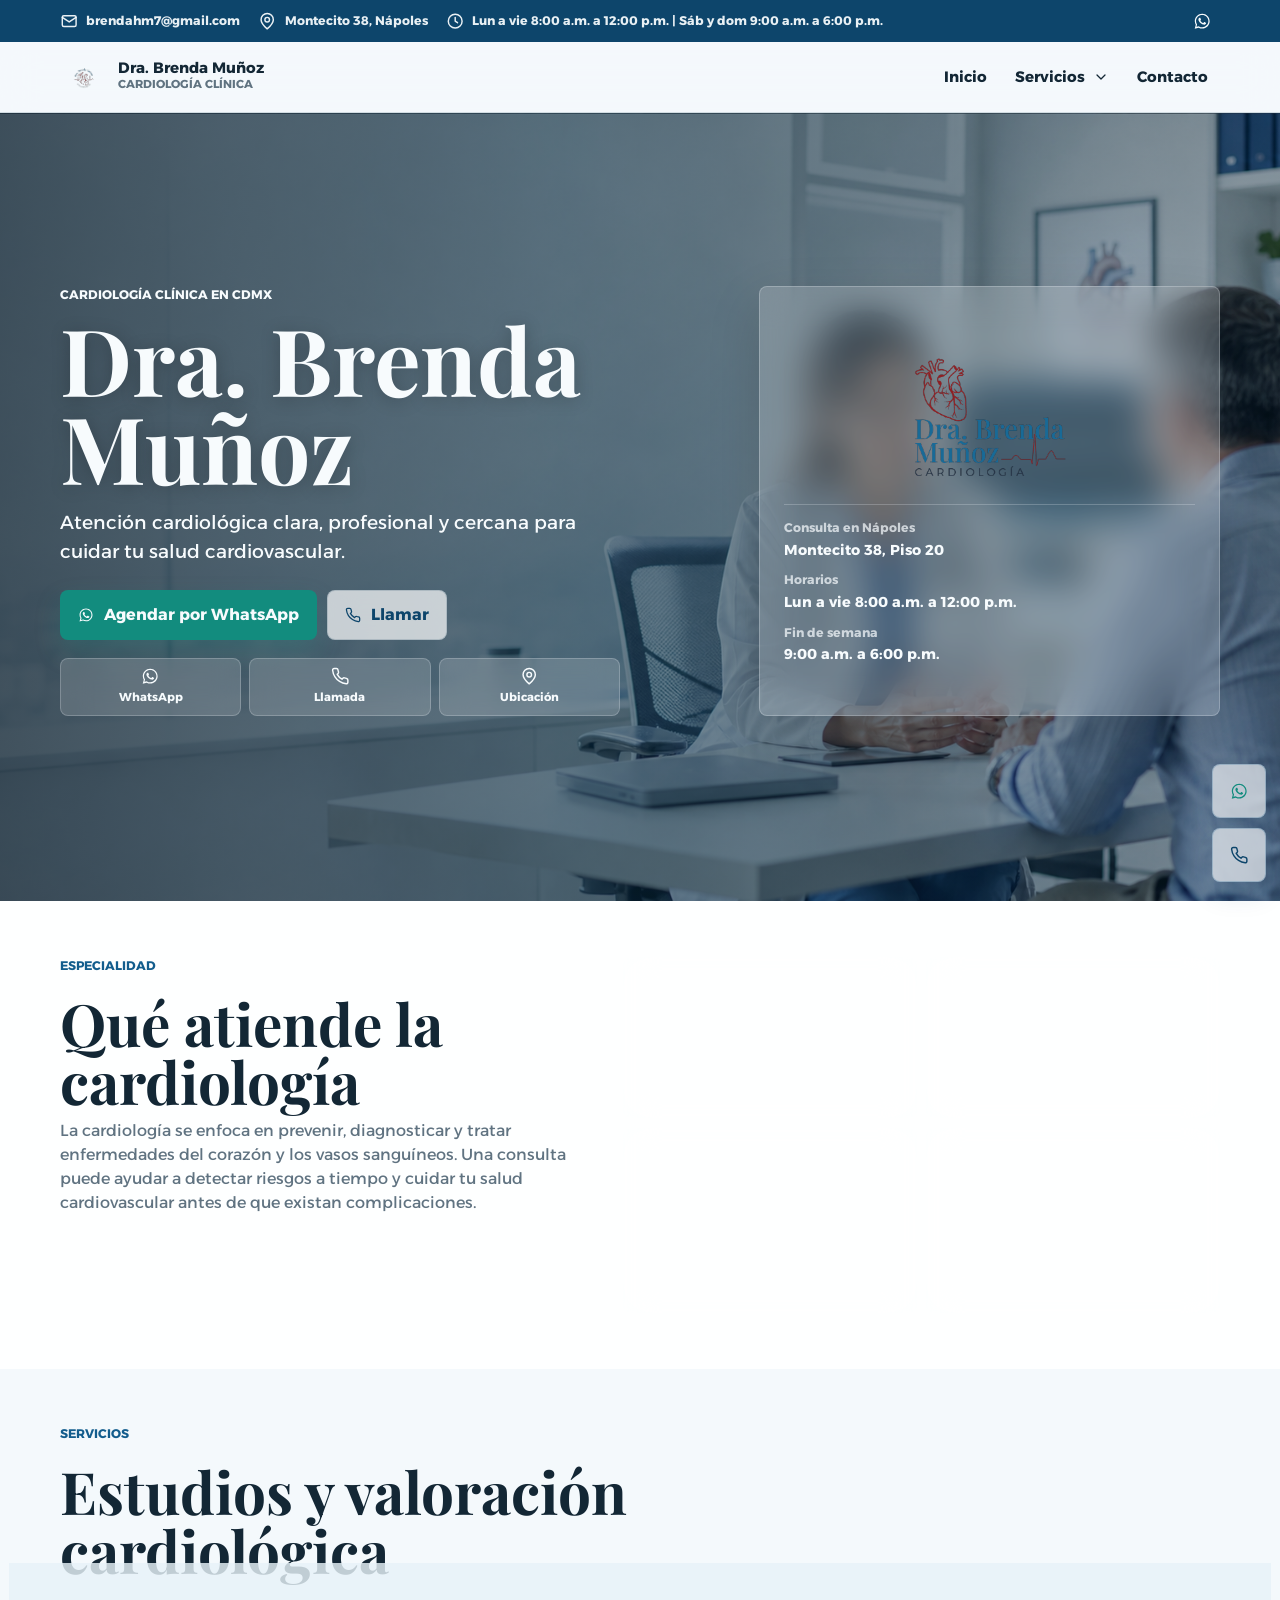
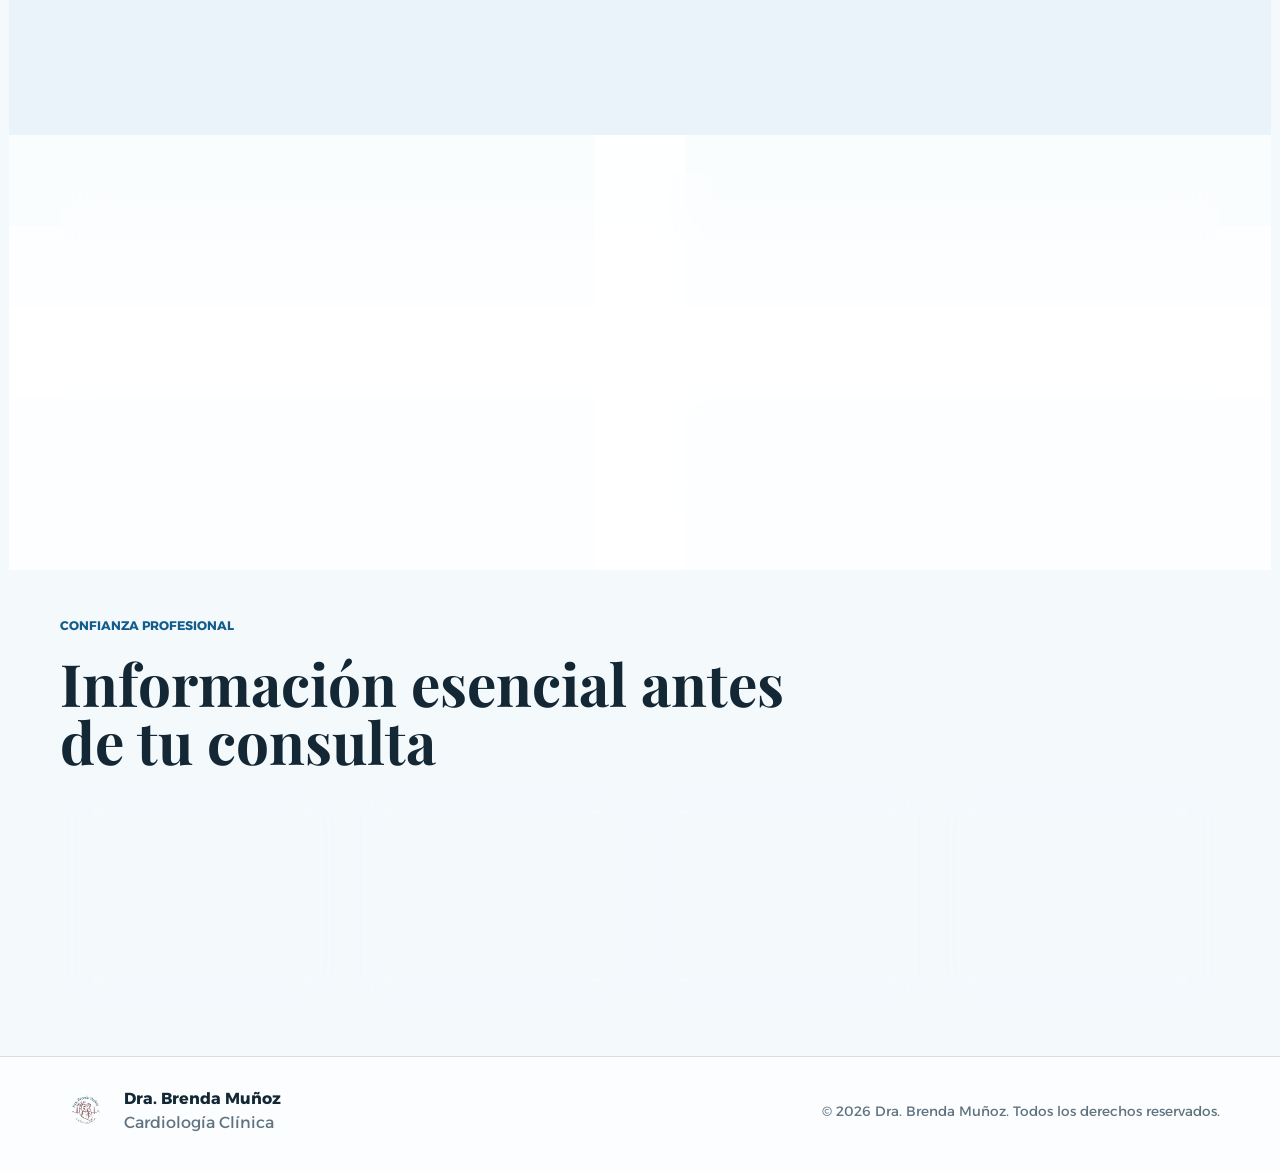
==== index.html @ 5b12f283 "Creacion de pag 1 version para subida a vercel" ====
<!doctype html>
<html lang="es-MX">
  <head>
    <meta charset="utf-8">
    <meta name="viewport" content="width=device-width, initial-scale=1">
    <title>Dra. Brenda Muñoz | Cardiología Clínica en CDMX</title>
    <link rel="icon" type="image/svg+xml" href="Assets/favicon.svg" sizes="any">
    <meta name="description" content="Consulta de cardiología clínica con la Dra. Brenda Muñoz en Nápoles, Benito Juárez, Ciudad de México. Agenda por WhatsApp, llamada o correo.">
    <meta name="theme-color" content="#f4f9fc">
    <meta property="og:title" content="Dra. Brenda Muñoz | Cardiología Clínica">
    <meta property="og:description" content="Atención cardiológica profesional en Nápoles, CDMX. Valoración, estudios y monitoreo cardiovascular.">
    <meta property="og:type" content="website">
    <link rel="preconnect" href="https://fonts.googleapis.com">
    <link rel="preconnect" href="https://fonts.gstatic.com" crossorigin>
    <link href="https://fonts.googleapis.com/css2?family=Alexandria:wght@300;400;500;600;700&family=Playfair+Display:wght@600;700&display=swap" rel="stylesheet">
    <link rel="stylesheet" href="styles.css">
    <script type="application/ld+json">
      {
        "@context": "https://schema.org",
        "@type": "Physician",
        "name": "Dra. Brenda Muñoz",
        "medicalSpecialty": "Cardiology",
        "telephone": "3332008763",
        "email": "brendahm7@gmail.com",
        "address": {
          "@type": "PostalAddress",
          "streetAddress": "Montecito 38, Piso 20, Oficina 19",
          "addressLocality": "Nápoles, Benito Juárez",
          "postalCode": "03810",
          "addressRegion": "Ciudad de México",
          "addressCountry": "MX"
        }
      }
    </script>
  </head>
  <body data-page="home" data-base-path=".">
    <div id="app"></div>

    <script src="src/data/site-data.js"></script>
    <script src="src/utils/links.js"></script>
    <script src="src/components/icon-sprite.js"></script>
    <script src="src/components/topbar.js"></script>
    <script src="src/components/header.js"></script>
    <script src="src/components/hero.js"></script>
    <script src="src/components/cardiology-intro.js"></script>
    <script src="src/components/services-section.js"></script>
    <script src="src/components/trust-section.js"></script>
    <script src="src/components/contact-panel.js"></script>
    <script src="src/components/email-popover.js"></script>
    <script src="src/components/floating-actions.js"></script>
    <script src="src/components/footer.js"></script>
    <script src="src/components/service-page.js"></script>
    <script src="src/interactions.js"></script>
    <script src="src/main.js"></script>
  </body>
</html>
---- styles.css ----
@import url("./src/styles/tokens.css");
@import url("./src/styles/base.css");
@import url("./src/styles/header.css");
@import url("./src/styles/hero.css");
@import url("./src/styles/sections.css");
@import url("./src/styles/contact-panel.css");
@import url("./src/styles/service-page.css");
@import url("./src/styles/motion.css");
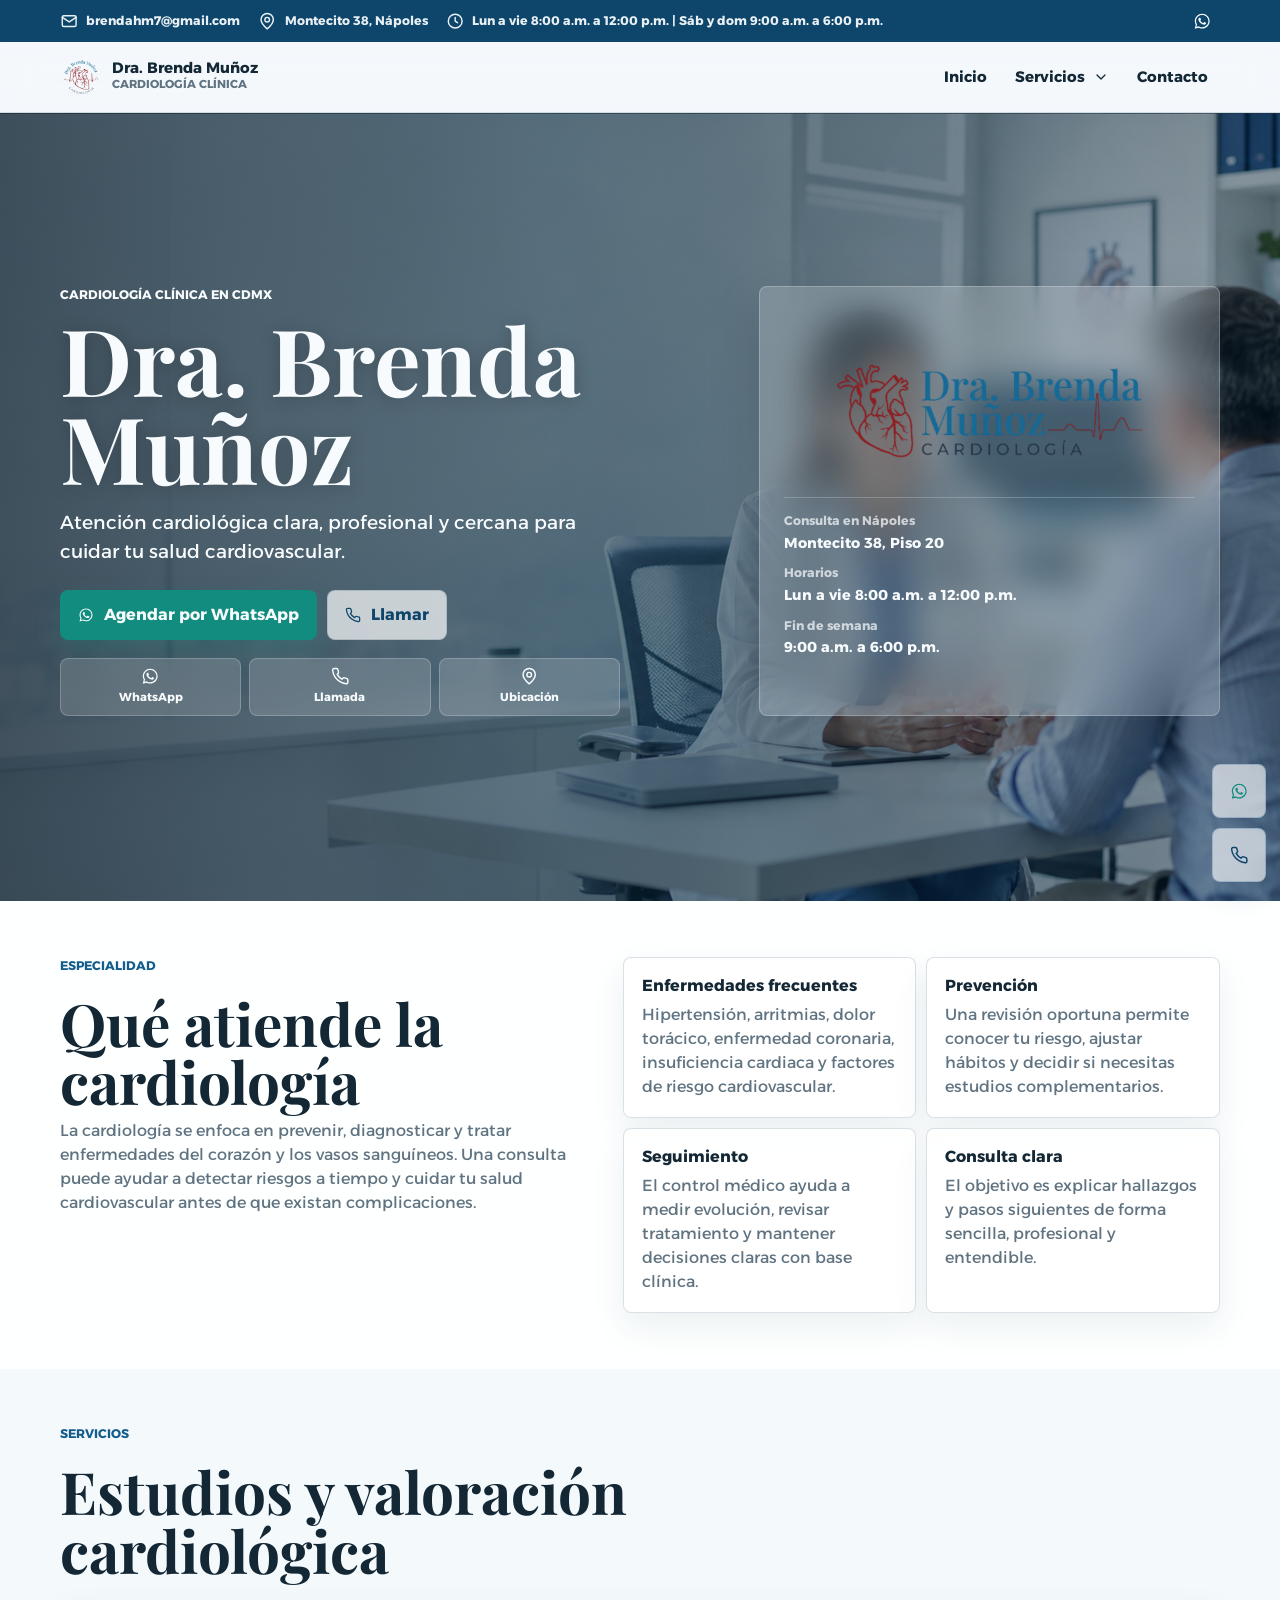
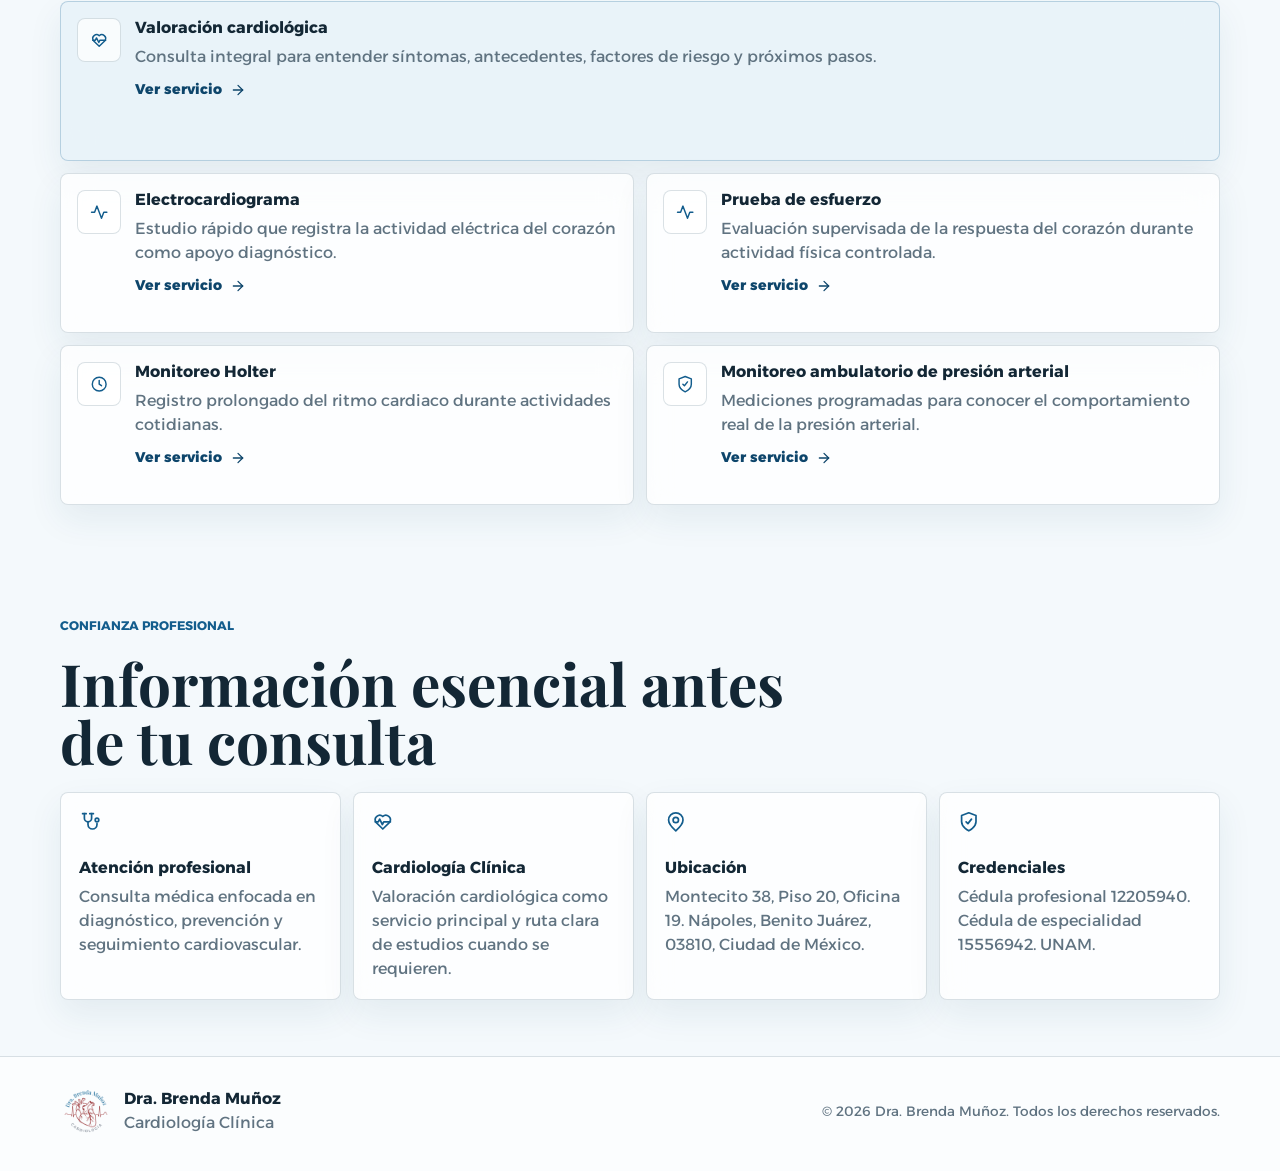
==== commit b25542b2: "Ajuste de imagenes y detalles visuales en web y phone" ====
--- a/index.html
+++ b/index.html
@@ -4,7 +4,9 @@
     <meta charset="utf-8">
     <meta name="viewport" content="width=device-width, initial-scale=1">
     <title>Dra. Brenda Muñoz | Cardiología Clínica en CDMX</title>
-    <link rel="icon" type="image/svg+xml" href="Assets/favicon.svg" sizes="any">
+    <link rel="icon" type="image/svg+xml" href="Assets/favicon.svg">
+    <link rel="icon" type="image/png" sizes="32x32" href="Assets/favicon-32.png">
+    <link rel="apple-touch-icon" sizes="180x180" href="Assets/apple-touch-icon.png">
     <meta name="description" content="Consulta de cardiología clínica con la Dra. Brenda Muñoz en Nápoles, Benito Juárez, Ciudad de México. Agenda por WhatsApp, llamada o correo.">
     <meta name="theme-color" content="#f4f9fc">
     <meta property="og:title" content="Dra. Brenda Muñoz | Cardiología Clínica">
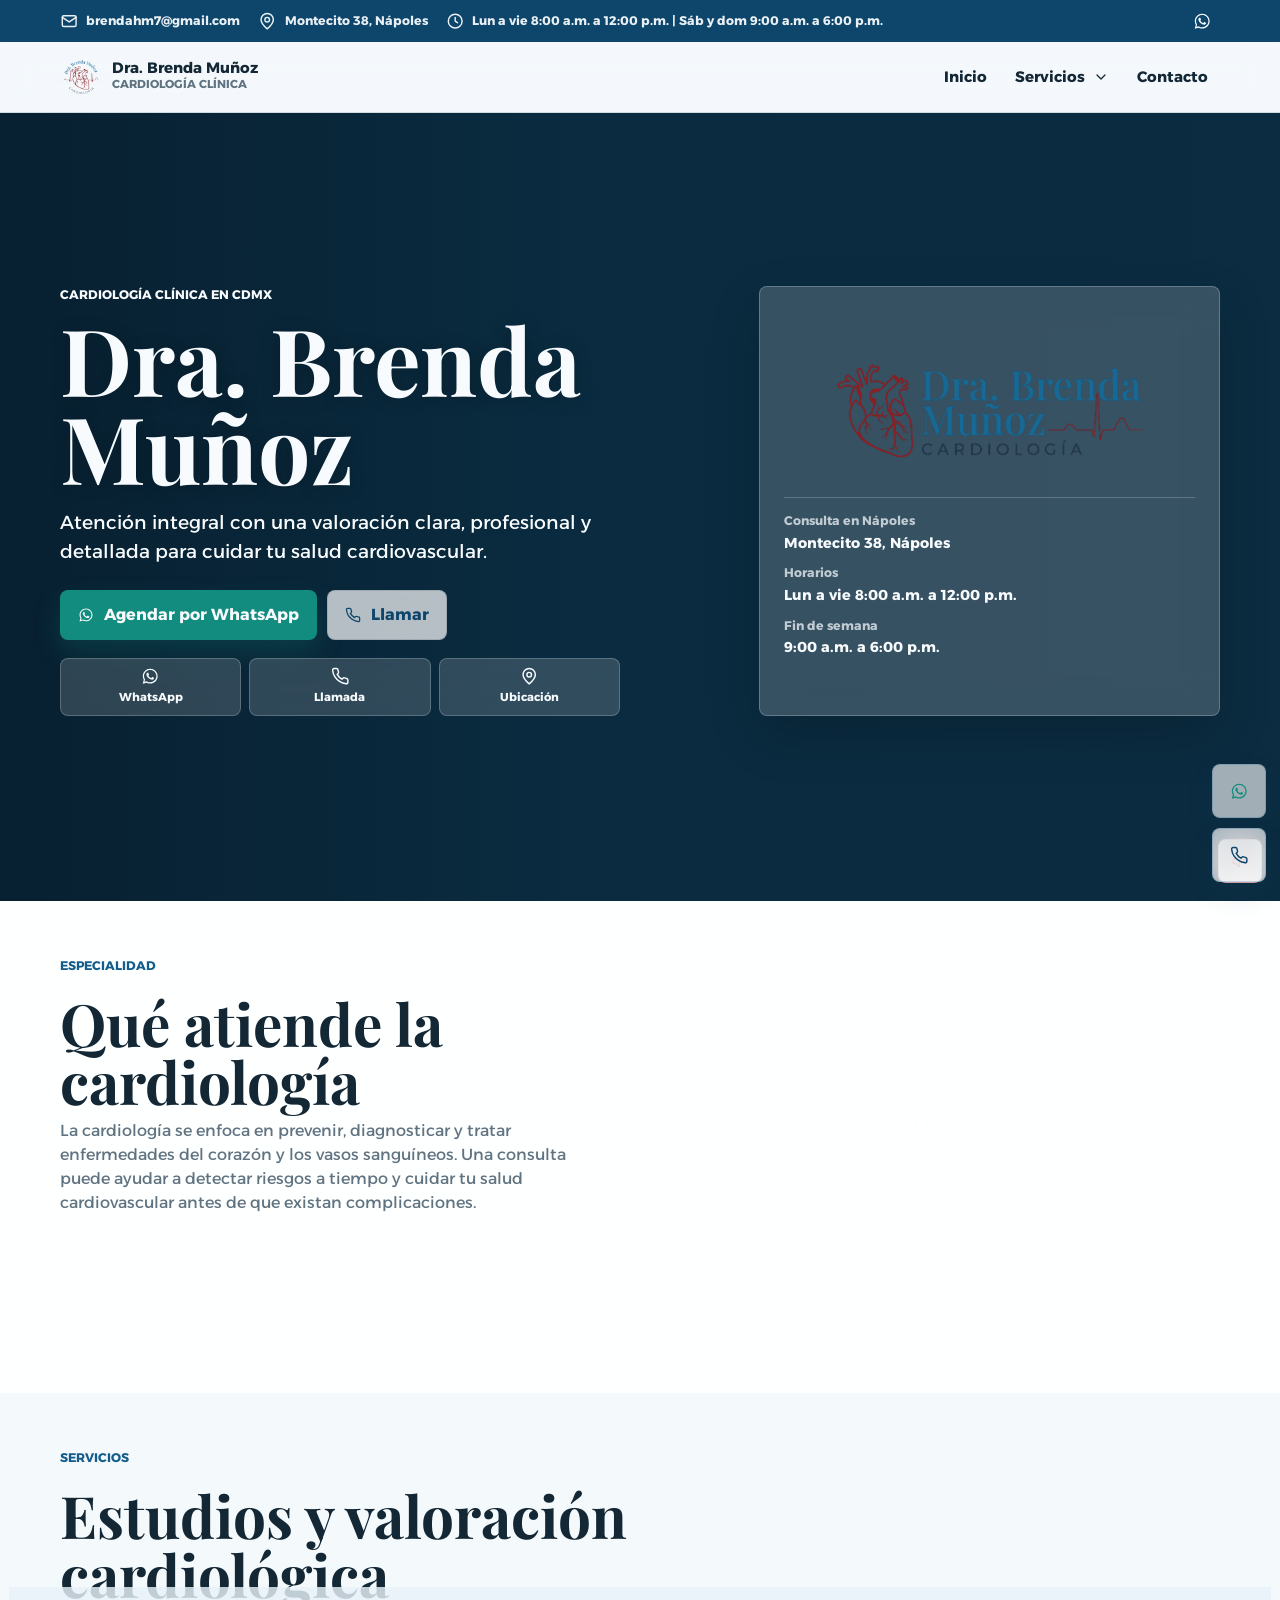
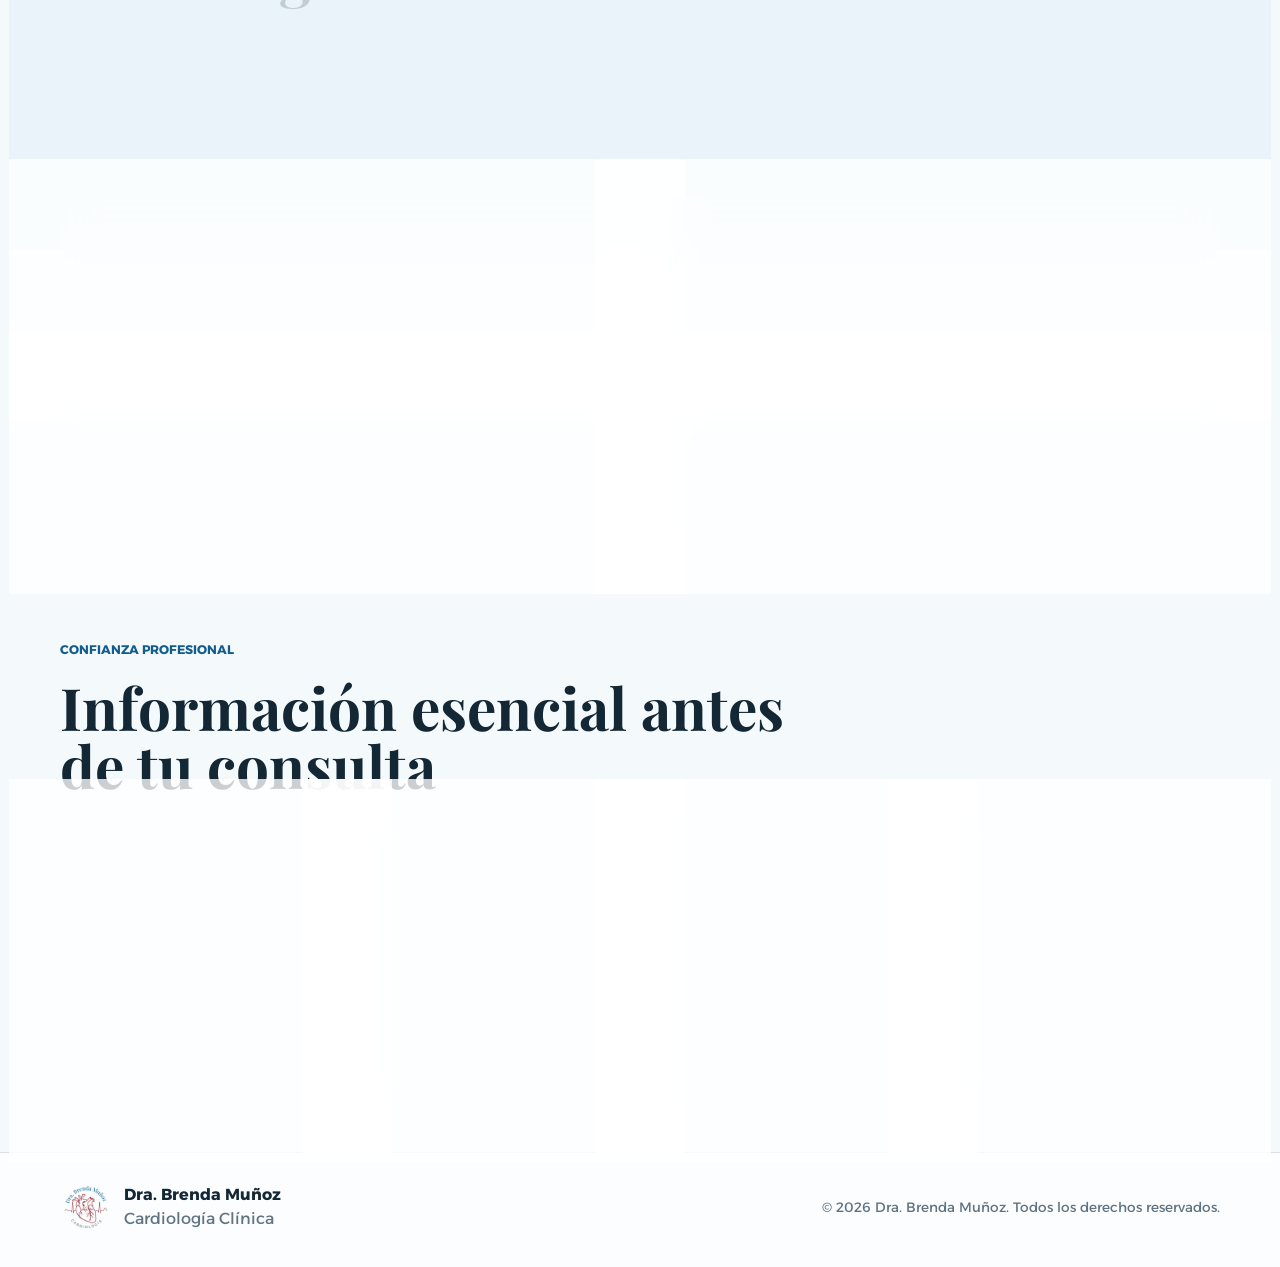
==== commit 23e1358d: "Cambios requeridos por Brenda v1" ====
--- a/index.html
+++ b/index.html
@@ -26,7 +26,7 @@
         "email": "brendahm7@gmail.com",
         "address": {
           "@type": "PostalAddress",
-          "streetAddress": "Montecito 38, Piso 20, Oficina 19",
+          "streetAddress": "Montecito 38",
           "addressLocality": "Nápoles, Benito Juárez",
           "postalCode": "03810",
           "addressRegion": "Ciudad de México",
